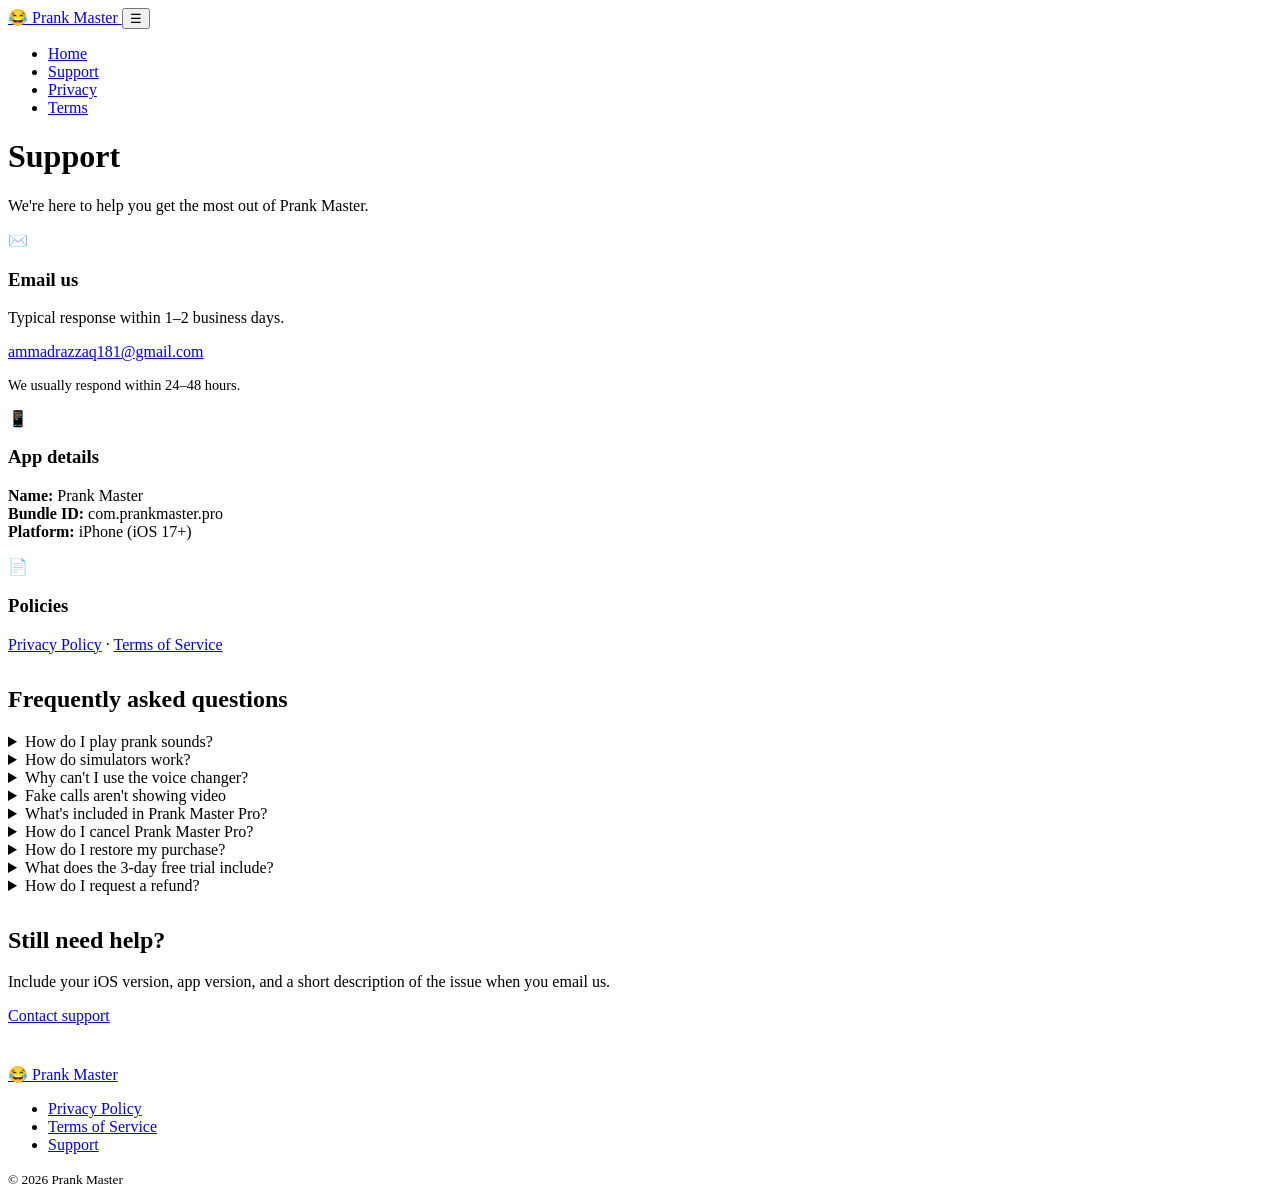
==== support.html @ 16431a58 "Create support.html" ====
<!DOCTYPE html>
<html lang="en">
<head>
  <meta charset="UTF-8">
  <meta name="viewport" content="width=device-width, initial-scale=1">
  <meta name="description" content="Prank Master support — help with subscriptions, sounds, simulators, fake calls, and app questions.">
  <meta name="theme-color" content="#0a0a0f">
  <title>Support — Prank Master</title>
  <link rel="preconnect" href="https://fonts.googleapis.com">
  <link rel="preconnect" href="https://fonts.gstatic.com" crossorigin>
  <link href="https://fonts.googleapis.com/css2?family=DM+Sans:ital,opsz,wght@0,9..40,400;0,9..40,500;0,9..40,600;0,9..40,700&family=Sora:wght@600;700&display=swap" rel="stylesheet">
  <link rel="stylesheet" href="css/site.css">
  <link rel="icon" href="data:image/svg+xml,%3Csvg xmlns='http://www.w3.org/2000/svg' viewBox='0 0 32 32'%3E%3Crect width='32' height='32' rx='8' fill='%23ff4d6d'/%3E%3Ctext x='16' y='21' text-anchor='middle' fill='white' font-size='16' font-family='system-ui'%3E😂%3C/text%3E%3C/svg%3E">
</head>
<body>
  <header class="site-nav">
    <div class="wrap site-nav__inner">
      <a class="brand" href="index.html">
        <span class="brand__mark" aria-hidden="true">😂</span>
        Prank Master
      </a>
      <button class="nav-toggle" type="button" aria-label="Open menu" aria-expanded="false" data-nav-toggle>☰</button>
      <ul class="nav-links" data-nav-menu>
        <li><a href="index.html">Home</a></li>
        <li><a href="support.html" aria-current="page">Support</a></li>
        <li><a href="privacy.html">Privacy</a></li>
        <li><a href="terms.html">Terms</a></li>
      </ul>
    </div>
  </header>

  <main>
    <header class="page-header wrap--legal">
      <h1>Support</h1>
      <p class="meta">We're here to help you get the most out of Prank Master.</p>
    </header>

    <div class="wrap--legal" style="margin-bottom: 2.5rem;">
      <div class="support-grid">
        <div class="card">
          <div class="card__icon" aria-hidden="true">✉️</div>
          <h3>Email us</h3>
          <p>Typical response within 1–2 business days.</p>
          <p style="margin-top: 1rem;"><a class="btn btn--primary" href="mailto:ammadrazzaq181@gmail.com?subject=Prank%20Master%20Support">ammadrazzaq181@gmail.com</a></p>
          <p style="margin-top: 0.5rem; font-size: 0.9rem; color: var(--text-muted);">We usually respond within 24–48 hours.</p>
        </div>
        <div class="card">
          <div class="card__icon" aria-hidden="true">📱</div>
          <h3>App details</h3>
          <p>
            <strong>Name:</strong> Prank Master<br>
            <strong>Bundle ID:</strong> com.prankmaster.pro<br>
            <strong>Platform:</strong> iPhone (iOS 17+)
          </p>
        </div>
        <div class="card">
          <div class="card__icon" aria-hidden="true">📄</div>
          <h3>Policies</h3>
          <p>
            <a href="privacy.html">Privacy Policy</a> ·
            <a href="terms.html">Terms of Service</a>
          </p>
        </div>
      </div>

      <h2 class="section__title" style="font-size: 1.5rem; margin-top: 2rem;">Frequently asked questions</h2>
      <div class="faq" style="margin-top: 1.25rem;">
        <details>
          <summary>How do I play prank sounds?</summary>
          <p>Open Prank Master and tap Sounds from the home screen. Browse categories, tap any sound to play it instantly. Use the volume slider to boost output on supported devices.</p>
        </details>
        <details>
          <summary>How do simulators work?</summary>
          <p>Simulators like Gun, Taser, and Bomb use haptics and screen flash for a realistic feel. Some simulators (Whip, Howard's Ring) respond to shake gestures — make sure motion access is enabled when prompted.</p>
        </details>
        <details>
          <summary>Why can't I use the voice changer?</summary>
          <p>Prank Master needs microphone permission for recording. Go to Settings → Prank Master → Microphone and enable access. Camera permission is also required for fake video call previews.</p>
        </details>
        <details>
          <summary>Fake calls aren't showing video</summary>
          <p>Ensure camera permission is granted and your device supports the selected character video. Try closing and reopening the fake call screen, or restart the app if playback stalls.</p>
        </details>
        <details>
          <summary>What's included in Prank Master Pro?</summary>
          <p>Pro unlocks all premium sounds, exclusive simulators, unlimited fake calls, voice effects, screen pranks, and removes ads. Free users may have limited access to certain features.</p>
        </details>
        <details>
          <summary>How do I cancel Prank Master Pro?</summary>
          <p>Subscriptions are managed by Apple. On your iPhone: Settings → [your name] → Subscriptions → Prank Master → Cancel Subscription. Cancel at least 24 hours before renewal to avoid the next charge.</p>
        </details>
        <details>
          <summary>How do I restore my purchase?</summary>
          <p>On the subscription screen in the app or in Settings, tap Restore Purchase. Make sure you are signed in with the same Apple ID used for the original purchase.</p>
        </details>
        <details>
          <summary>What does the 3-day free trial include?</summary>
          <p>Eligible new subscribers receive Prank Master Pro access for three days. If you do not cancel before the trial ends, Apple automatically bills the weekly subscription shown on the paywall.</p>
        </details>
        <details>
          <summary>How do I request a refund?</summary>
          <p>Refunds are processed by Apple. Visit <a href="https://reportaproblem.apple.com" rel="noopener">reportaproblem.apple.com</a> and sign in with your Apple ID.</p>
        </details>
      </div>

      <div class="legal-card" style="margin-top: 2rem;">
        <h2 id="still-need-help">Still need help?</h2>
        <p>Include your iOS version, app version, and a short description of the issue when you email us.</p>
        <p><a class="btn btn--ghost" href="mailto:ammadrazzaq181@gmail.com?subject=Prank%20Master%20Support%20Request">Contact support</a></p>
      </div>
    </div>
  </main>

  <footer class="site-footer">
    <div class="wrap site-footer__inner">
      <a class="brand" href="index.html">
        <span class="brand__mark" aria-hidden="true">😂</span>
        Prank Master
      </a>
      <ul class="footer-links">
        <li><a href="privacy.html">Privacy Policy</a></li>
        <li><a href="terms.html">Terms of Service</a></li>
        <li><a href="support.html">Support</a></li>
      </ul>
      <small>© <span id="year"></span> Prank Master</small>
    </div>
  </footer>

  <script>
    document.getElementById('year').textContent = new Date().getFullYear();
    const toggle = document.querySelector('[data-nav-toggle]');
    const menu = document.querySelector('[data-nav-menu]');
    toggle?.addEventListener('click', () => {
      const open = menu.classList.toggle('is-open');
      toggle.setAttribute('aria-expanded', open);
    });
  </script>
</body>
</html>
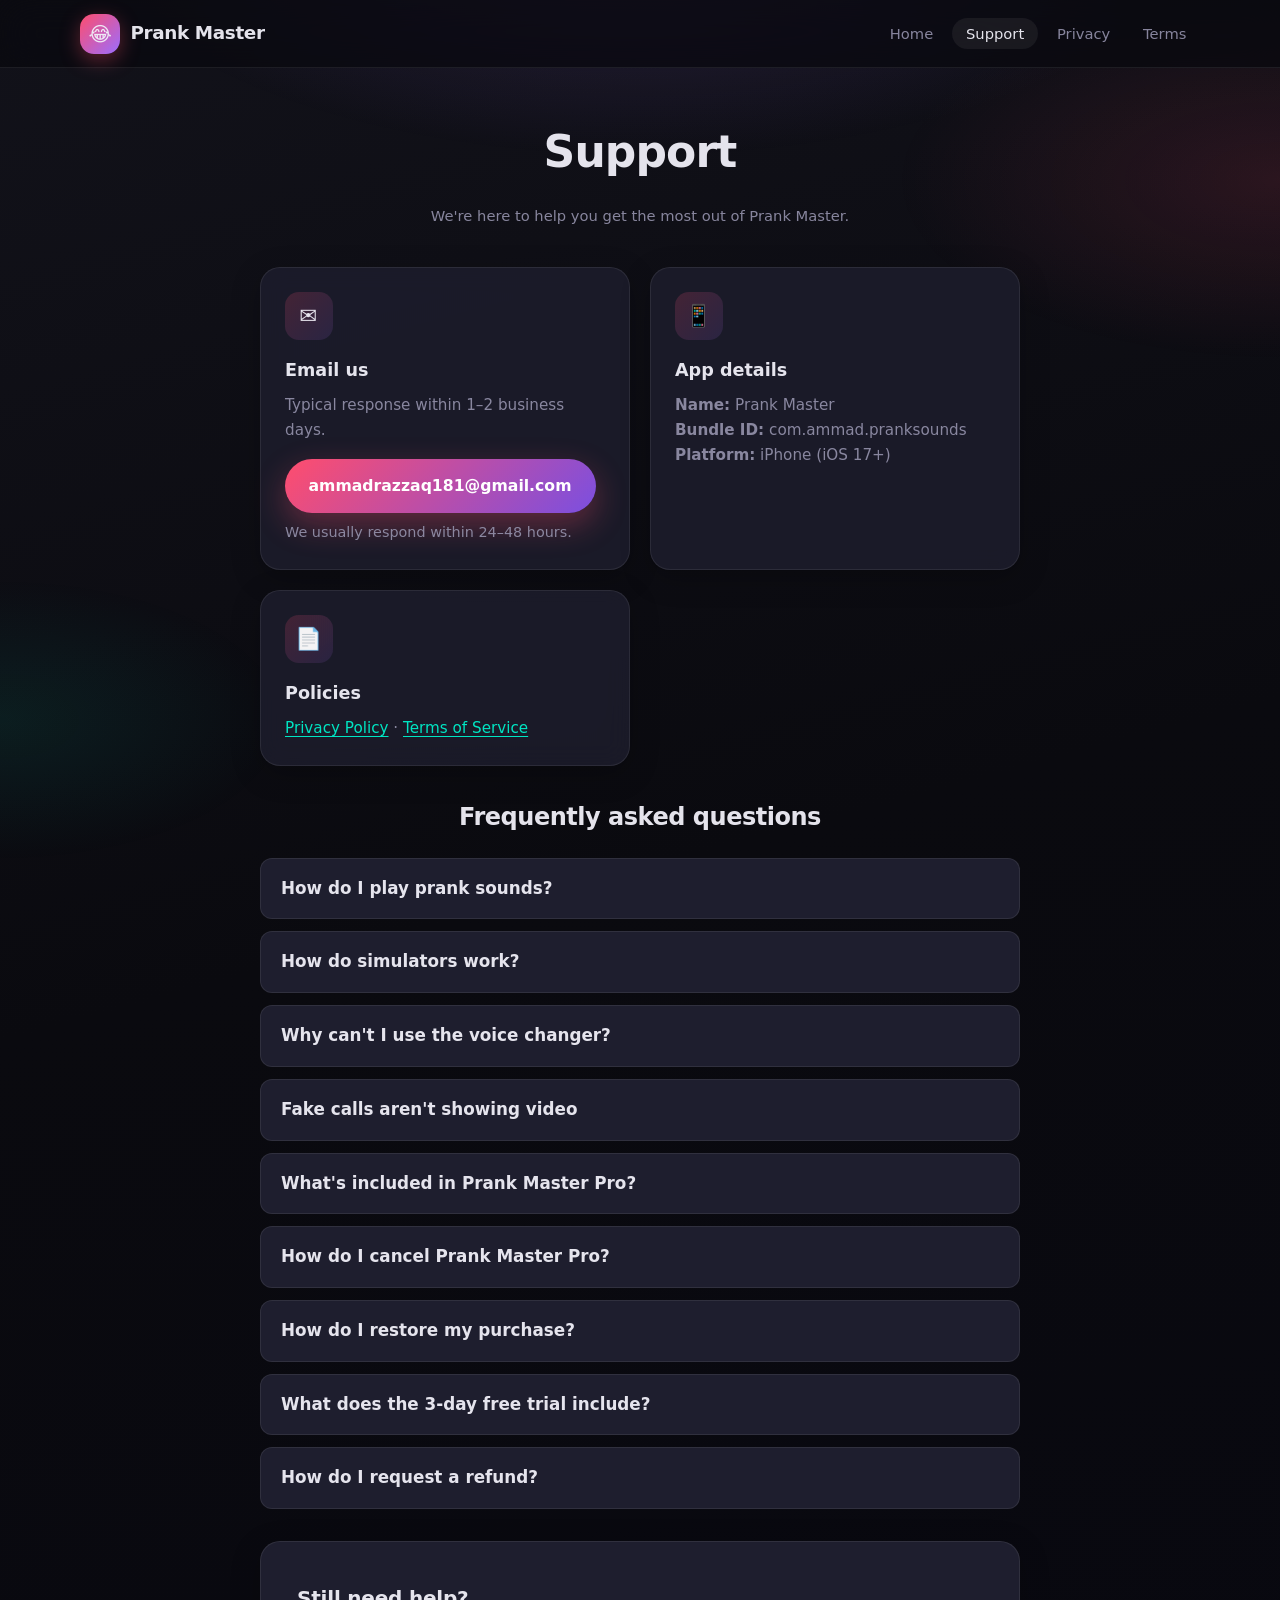
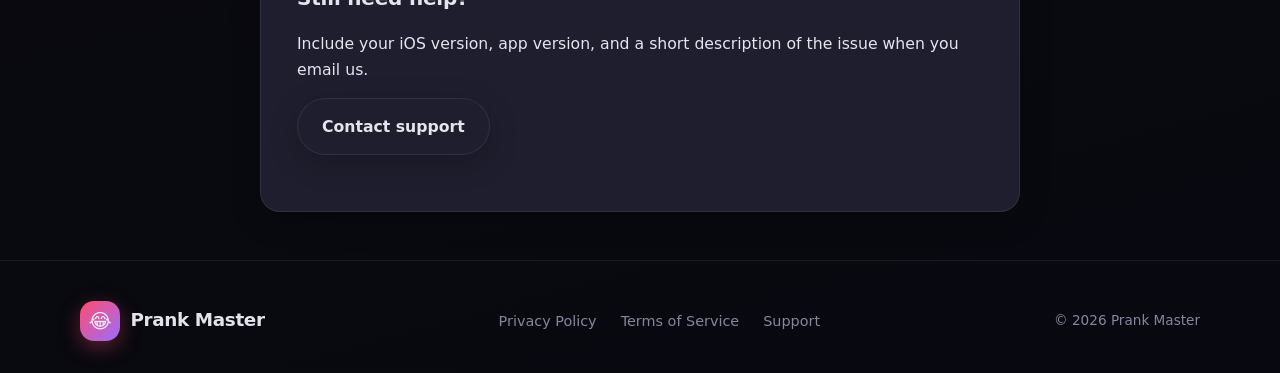
==== commit aeb67a5e: "Update support.html" ====
--- a/support.html
+++ b/support.html
@@ -49,7 +49,7 @@
           <h3>App details</h3>
           <p>
             <strong>Name:</strong> Prank Master<br>
-            <strong>Bundle ID:</strong> com.prankmaster.pro<br>
+            <strong>Bundle ID:</strong> com.ammad.pranksounds<br>
             <strong>Platform:</strong> iPhone (iOS 17+)
           </p>
         </div>
--- a/css/site.css
+++ b/css/site.css
@@ -0,0 +1,638 @@
+/* Prank Master — GitHub Pages shared styles */
+
+:root {
+  --accent: #ff4d6d;
+  --accent-deep: #e03555;
+  --accent-glow: rgba(255, 77, 109, 0.28);
+  --bg-top: #12121a;
+  --bg-bottom: #0a0a0f;
+  --surface: rgba(30, 30, 46, 0.82);
+  --surface-solid: #1e1e2e;
+  --stroke: rgba(255, 255, 255, 0.08);
+  --text: rgba(240, 239, 248, 0.95);
+  --text-muted: rgba(152, 150, 176, 0.88);
+  --brand: #9b6dff;
+  --brand-deep: #7b4fe0;
+  --teal: #00e5c3;
+  --orange: #ff8c42;
+  --radius: 20px;
+  --radius-sm: 12px;
+  --shadow: 0 24px 60px rgba(0, 0, 0, 0.35);
+  --shadow-soft: 0 8px 30px rgba(0, 0, 0, 0.22);
+  --max: 1120px;
+  --legal-max: 760px;
+  --font-display: "Sora", system-ui, sans-serif;
+  --font-body: "DM Sans", system-ui, sans-serif;
+}
+
+*,
+*::before,
+*::after {
+  box-sizing: border-box;
+}
+
+html {
+  scroll-behavior: smooth;
+}
+
+body {
+  margin: 0;
+  min-height: 100vh;
+  font-family: var(--font-body);
+  font-size: 1.05rem;
+  line-height: 1.65;
+  color: var(--text);
+  background: linear-gradient(165deg, var(--bg-top) 0%, var(--bg-bottom) 45%, #080810 100%);
+  -webkit-font-smoothing: antialiased;
+}
+
+body::before {
+  content: "";
+  position: fixed;
+  inset: 0;
+  pointer-events: none;
+  background:
+    radial-gradient(ellipse 80% 50% at 50% -10%, rgba(155, 109, 255, 0.18), transparent 55%),
+    radial-gradient(ellipse 60% 40% at 100% 20%, rgba(255, 77, 109, 0.12), transparent 50%),
+    radial-gradient(ellipse 50% 35% at 0% 80%, rgba(0, 229, 195, 0.08), transparent 45%);
+  z-index: -1;
+}
+
+a {
+  color: var(--teal);
+  text-decoration-thickness: 1px;
+  text-underline-offset: 3px;
+}
+
+a:hover {
+  color: var(--accent);
+}
+
+img {
+  max-width: 100%;
+  height: auto;
+}
+
+.wrap {
+  width: min(var(--max), calc(100% - 2rem));
+  margin-inline: auto;
+}
+
+.wrap--legal {
+  width: min(var(--legal-max), calc(100% - 2rem));
+  margin-inline: auto;
+}
+
+.site-nav {
+  position: sticky;
+  top: 0;
+  z-index: 100;
+  padding: 0.85rem 0;
+  backdrop-filter: blur(18px) saturate(1.4);
+  -webkit-backdrop-filter: blur(18px) saturate(1.4);
+  background: rgba(10, 10, 15, 0.78);
+  border-bottom: 1px solid var(--stroke);
+}
+
+.site-nav__inner {
+  display: flex;
+  align-items: center;
+  justify-content: space-between;
+  gap: 1rem;
+}
+
+.brand {
+  display: inline-flex;
+  align-items: center;
+  gap: 0.65rem;
+  text-decoration: none;
+  color: var(--text);
+  font-family: var(--font-display);
+  font-weight: 700;
+  font-size: 1.15rem;
+  letter-spacing: -0.02em;
+}
+
+.brand:hover {
+  color: var(--text);
+}
+
+.brand__mark {
+  width: 40px;
+  height: 40px;
+  border-radius: 14px;
+  background: linear-gradient(135deg, var(--accent) 0%, var(--brand) 100%);
+  display: grid;
+  place-items: center;
+  box-shadow: 0 6px 20px rgba(255, 77, 109, 0.35);
+  flex-shrink: 0;
+  font-size: 1.25rem;
+  line-height: 1;
+}
+
+.nav-links {
+  display: flex;
+  align-items: center;
+  gap: 0.35rem;
+  list-style: none;
+  margin: 0;
+  padding: 0;
+}
+
+.nav-links a {
+  text-decoration: none;
+  color: var(--text-muted);
+  font-size: 0.92rem;
+  font-weight: 500;
+  padding: 0.45rem 0.85rem;
+  border-radius: 999px;
+  transition: background 0.2s, color 0.2s;
+}
+
+.nav-links a:hover,
+.nav-links a[aria-current="page"] {
+  color: var(--text);
+  background: rgba(255, 255, 255, 0.06);
+}
+
+.nav-toggle {
+  display: none;
+  background: var(--surface-solid);
+  border: 1px solid var(--stroke);
+  border-radius: 10px;
+  padding: 0.5rem 0.65rem;
+  cursor: pointer;
+  color: var(--text);
+}
+
+.hero {
+  padding: 4.5rem 0 3rem;
+}
+
+.hero__grid {
+  display: grid;
+  grid-template-columns: 1.05fr 0.95fr;
+  gap: 3rem;
+  align-items: center;
+}
+
+.hero__eyebrow {
+  display: inline-flex;
+  align-items: center;
+  gap: 0.5rem;
+  font-size: 0.8rem;
+  font-weight: 600;
+  letter-spacing: 0.12em;
+  text-transform: uppercase;
+  color: var(--teal);
+  background: rgba(0, 229, 195, 0.1);
+  border: 1px solid rgba(0, 229, 195, 0.22);
+  padding: 0.35rem 0.85rem;
+  border-radius: 999px;
+  margin-bottom: 1.25rem;
+}
+
+.hero__eyebrow .dot {
+  width: 8px;
+  height: 8px;
+  border-radius: 50%;
+  background: var(--accent);
+  box-shadow: 0 0 0 4px rgba(255, 77, 109, 0.25);
+}
+
+.hero h1 {
+  font-family: var(--font-display);
+  font-size: clamp(2.4rem, 5vw, 3.5rem);
+  line-height: 1.08;
+  letter-spacing: -0.03em;
+  margin: 0 0 1.25rem;
+}
+
+.hero h1 span {
+  background: linear-gradient(120deg, var(--accent), var(--brand));
+  -webkit-background-clip: text;
+  background-clip: text;
+  color: transparent;
+}
+
+.hero__lead {
+  font-size: 1.15rem;
+  color: var(--text-muted);
+  max-width: 38ch;
+  margin: 0 0 2rem;
+}
+
+.hero__cta {
+  display: flex;
+  flex-wrap: wrap;
+  gap: 0.85rem;
+  align-items: center;
+}
+
+.btn {
+  display: inline-flex;
+  align-items: center;
+  justify-content: center;
+  gap: 0.5rem;
+  padding: 0.9rem 1.5rem;
+  border-radius: 999px;
+  font-weight: 600;
+  font-size: 0.98rem;
+  text-decoration: none;
+  border: none;
+  cursor: pointer;
+  transition: transform 0.2s, box-shadow 0.2s;
+}
+
+.btn--primary {
+  background: linear-gradient(135deg, var(--accent), var(--brand-deep));
+  color: white;
+  box-shadow: 0 12px 32px rgba(255, 77, 109, 0.32);
+}
+
+.btn--primary:hover {
+  color: white;
+  transform: translateY(-2px);
+  box-shadow: 0 16px 40px rgba(255, 77, 109, 0.38);
+}
+
+.btn--ghost {
+  background: var(--surface-solid);
+  color: var(--text);
+  border: 1px solid var(--stroke);
+  box-shadow: var(--shadow-soft);
+}
+
+.btn--ghost:hover {
+  color: var(--text);
+  transform: translateY(-1px);
+}
+
+.phone-mock {
+  position: relative;
+  justify-self: center;
+  width: min(320px, 100%);
+}
+
+.phone-mock__frame {
+  border-radius: 36px;
+  padding: 12px;
+  background: linear-gradient(160deg, #0d0f17 0%, #171820 100%);
+  box-shadow: var(--shadow), 0 0 0 1px rgba(255, 255, 255, 0.08) inset;
+}
+
+.phone-mock__screen {
+  border-radius: 28px;
+  overflow: hidden;
+  aspect-ratio: 9 / 19.5;
+  background: linear-gradient(180deg, #12121a 0%, #0a0a0f 100%);
+  display: flex;
+  flex-direction: column;
+}
+
+.phone-mock__header {
+  background: #0d0f17;
+  color: #fff;
+  padding: 1rem 1.25rem;
+  font-family: var(--font-display);
+  font-weight: 700;
+  font-size: 0.95rem;
+}
+
+.phone-mock__body {
+  padding: 1rem;
+  display: flex;
+  flex-direction: column;
+  gap: 0.65rem;
+  flex: 1;
+}
+
+.mock-tile {
+  background: var(--surface-solid);
+  border: 1px solid var(--stroke);
+  border-radius: var(--radius-sm);
+  padding: 0.75rem 0.85rem;
+}
+
+.mock-tile--hot {
+  border-color: rgba(255, 77, 109, 0.35);
+}
+
+.mock-tile__meta {
+  display: flex;
+  justify-content: space-between;
+  font-size: 0.68rem;
+  color: var(--text-muted);
+  margin-bottom: 0.45rem;
+}
+
+.mock-tile__badge {
+  color: var(--accent);
+  font-weight: 700;
+}
+
+.mock-tile__title {
+  font-size: 0.82rem;
+  font-weight: 600;
+}
+
+.section {
+  padding: 4rem 0;
+}
+
+.section__title {
+  font-family: var(--font-display);
+  font-size: clamp(1.75rem, 3vw, 2.25rem);
+  letter-spacing: -0.02em;
+  text-align: center;
+  margin: 0 0 0.5rem;
+}
+
+.section__subtitle {
+  text-align: center;
+  color: var(--text-muted);
+  max-width: 48ch;
+  margin: 0 auto 2.5rem;
+}
+
+.features {
+  display: grid;
+  grid-template-columns: repeat(auto-fit, minmax(240px, 1fr));
+  gap: 1.25rem;
+}
+
+.card {
+  background: var(--surface);
+  border: 1px solid var(--stroke);
+  border-radius: var(--radius);
+  padding: 1.5rem;
+  backdrop-filter: blur(12px);
+  box-shadow: var(--shadow-soft);
+  transition: transform 0.25s, box-shadow 0.25s;
+}
+
+.card:hover {
+  transform: translateY(-4px);
+  box-shadow: var(--shadow);
+}
+
+.card__icon {
+  width: 48px;
+  height: 48px;
+  border-radius: 14px;
+  display: grid;
+  place-items: center;
+  font-size: 1.35rem;
+  margin-bottom: 1rem;
+  background: linear-gradient(135deg, rgba(255, 77, 109, 0.18), rgba(155, 109, 255, 0.12));
+}
+
+.card h3 {
+  font-family: var(--font-display);
+  font-size: 1.1rem;
+  margin: 0 0 0.5rem;
+}
+
+.card p {
+  margin: 0;
+  font-size: 0.95rem;
+  color: var(--text-muted);
+}
+
+.pricing-banner {
+  text-align: center;
+  padding: 2.5rem 2rem;
+  border-radius: var(--radius);
+  background: linear-gradient(135deg, rgba(255, 77, 109, 0.1), rgba(155, 109, 255, 0.08));
+  border: 1px solid var(--stroke);
+}
+
+.pricing-banner h2 {
+  font-family: var(--font-display);
+  margin: 0 0 0.75rem;
+}
+
+.pricing-banner p {
+  color: var(--text-muted);
+  margin: 0 0 1.5rem;
+}
+
+.disclaimer-banner {
+  text-align: center;
+  padding: 1.5rem 2rem;
+  border-radius: var(--radius-sm);
+  background: rgba(255, 255, 255, 0.03);
+  border: 1px solid var(--stroke);
+  font-size: 0.9rem;
+  color: var(--text-muted);
+  max-width: 68ch;
+  margin: 0 auto;
+}
+
+.page-header {
+  padding: 3rem 0 1.5rem;
+  text-align: center;
+}
+
+.page-header h1 {
+  font-family: var(--font-display);
+  font-size: clamp(2rem, 4vw, 2.75rem);
+  letter-spacing: -0.02em;
+  margin: 0 0 0.5rem;
+}
+
+.page-header .meta {
+  color: var(--text-muted);
+  font-size: 0.92rem;
+}
+
+.legal-card {
+  background: var(--surface-solid);
+  border: 1px solid var(--stroke);
+  border-radius: var(--radius);
+  padding: 2.5rem 2.25rem;
+  box-shadow: var(--shadow-soft);
+  margin-bottom: 3rem;
+}
+
+.legal-card h2 {
+  font-family: var(--font-display);
+  font-size: 1.25rem;
+  margin: 2rem 0 0.75rem;
+  letter-spacing: -0.01em;
+}
+
+.legal-card h2:first-child {
+  margin-top: 0;
+}
+
+.legal-card h3 {
+  font-size: 1.05rem;
+  margin: 1.5rem 0 0.5rem;
+}
+
+.legal-card p,
+.legal-card li {
+  color: var(--text);
+  font-size: 0.98rem;
+}
+
+.legal-card ul,
+.legal-card ol {
+  padding-left: 1.35rem;
+}
+
+.legal-card li {
+  margin-bottom: 0.4rem;
+}
+
+.toc {
+  background: rgba(155, 109, 255, 0.08);
+  border: 1px solid rgba(155, 109, 255, 0.18);
+  border-radius: var(--radius-sm);
+  padding: 1.25rem 1.5rem;
+  margin-bottom: 2rem;
+}
+
+.toc strong {
+  display: block;
+  font-family: var(--font-display);
+  margin-bottom: 0.65rem;
+}
+
+.toc ol {
+  margin: 0;
+  padding-left: 1.25rem;
+}
+
+.toc a {
+  text-decoration: none;
+  font-size: 0.92rem;
+}
+
+.toc a:hover {
+  text-decoration: underline;
+}
+
+.support-grid {
+  display: grid;
+  grid-template-columns: repeat(auto-fit, minmax(280px, 1fr));
+  gap: 1.25rem;
+  margin-bottom: 2rem;
+}
+
+.faq details {
+  background: var(--surface-solid);
+  border: 1px solid var(--stroke);
+  border-radius: var(--radius-sm);
+  padding: 1rem 1.25rem;
+  margin-bottom: 0.75rem;
+}
+
+.faq summary {
+  font-weight: 600;
+  cursor: pointer;
+  list-style: none;
+}
+
+.faq summary::-webkit-details-marker {
+  display: none;
+}
+
+.faq details[open] summary {
+  margin-bottom: 0.75rem;
+  color: var(--teal);
+}
+
+.faq p {
+  margin: 0;
+  color: var(--text-muted);
+  font-size: 0.95rem;
+}
+
+.site-footer {
+  padding: 2.5rem 0 2rem;
+  border-top: 1px solid var(--stroke);
+  margin-top: 2rem;
+}
+
+.site-footer__inner {
+  display: flex;
+  flex-wrap: wrap;
+  justify-content: space-between;
+  align-items: center;
+  gap: 1.5rem;
+}
+
+.footer-links {
+  display: flex;
+  flex-wrap: wrap;
+  gap: 1rem 1.5rem;
+  list-style: none;
+  margin: 0;
+  padding: 0;
+}
+
+.footer-links a {
+  text-decoration: none;
+  font-size: 0.9rem;
+  color: var(--text-muted);
+}
+
+.footer-links a:hover {
+  color: var(--text);
+}
+
+.site-footer small {
+  color: var(--text-muted);
+  font-size: 0.85rem;
+}
+
+@media (max-width: 900px) {
+  .hero__grid {
+    grid-template-columns: 1fr;
+    text-align: center;
+  }
+
+  .hero__lead {
+    margin-inline: auto;
+  }
+
+  .hero__cta {
+    justify-content: center;
+  }
+
+  .phone-mock {
+    order: -1;
+  }
+}
+
+@media (max-width: 720px) {
+  .nav-toggle {
+    display: block;
+  }
+
+  .nav-links {
+    display: none;
+    position: absolute;
+    top: 100%;
+    left: 0;
+    right: 0;
+    flex-direction: column;
+    padding: 1rem;
+    background: rgba(10, 10, 15, 0.96);
+    border-bottom: 1px solid var(--stroke);
+  }
+
+  .nav-links.is-open {
+    display: flex;
+  }
+
+  .site-nav__inner {
+    position: relative;
+  }
+
+  .legal-card {
+    padding: 1.75rem 1.25rem;
+  }
+}
